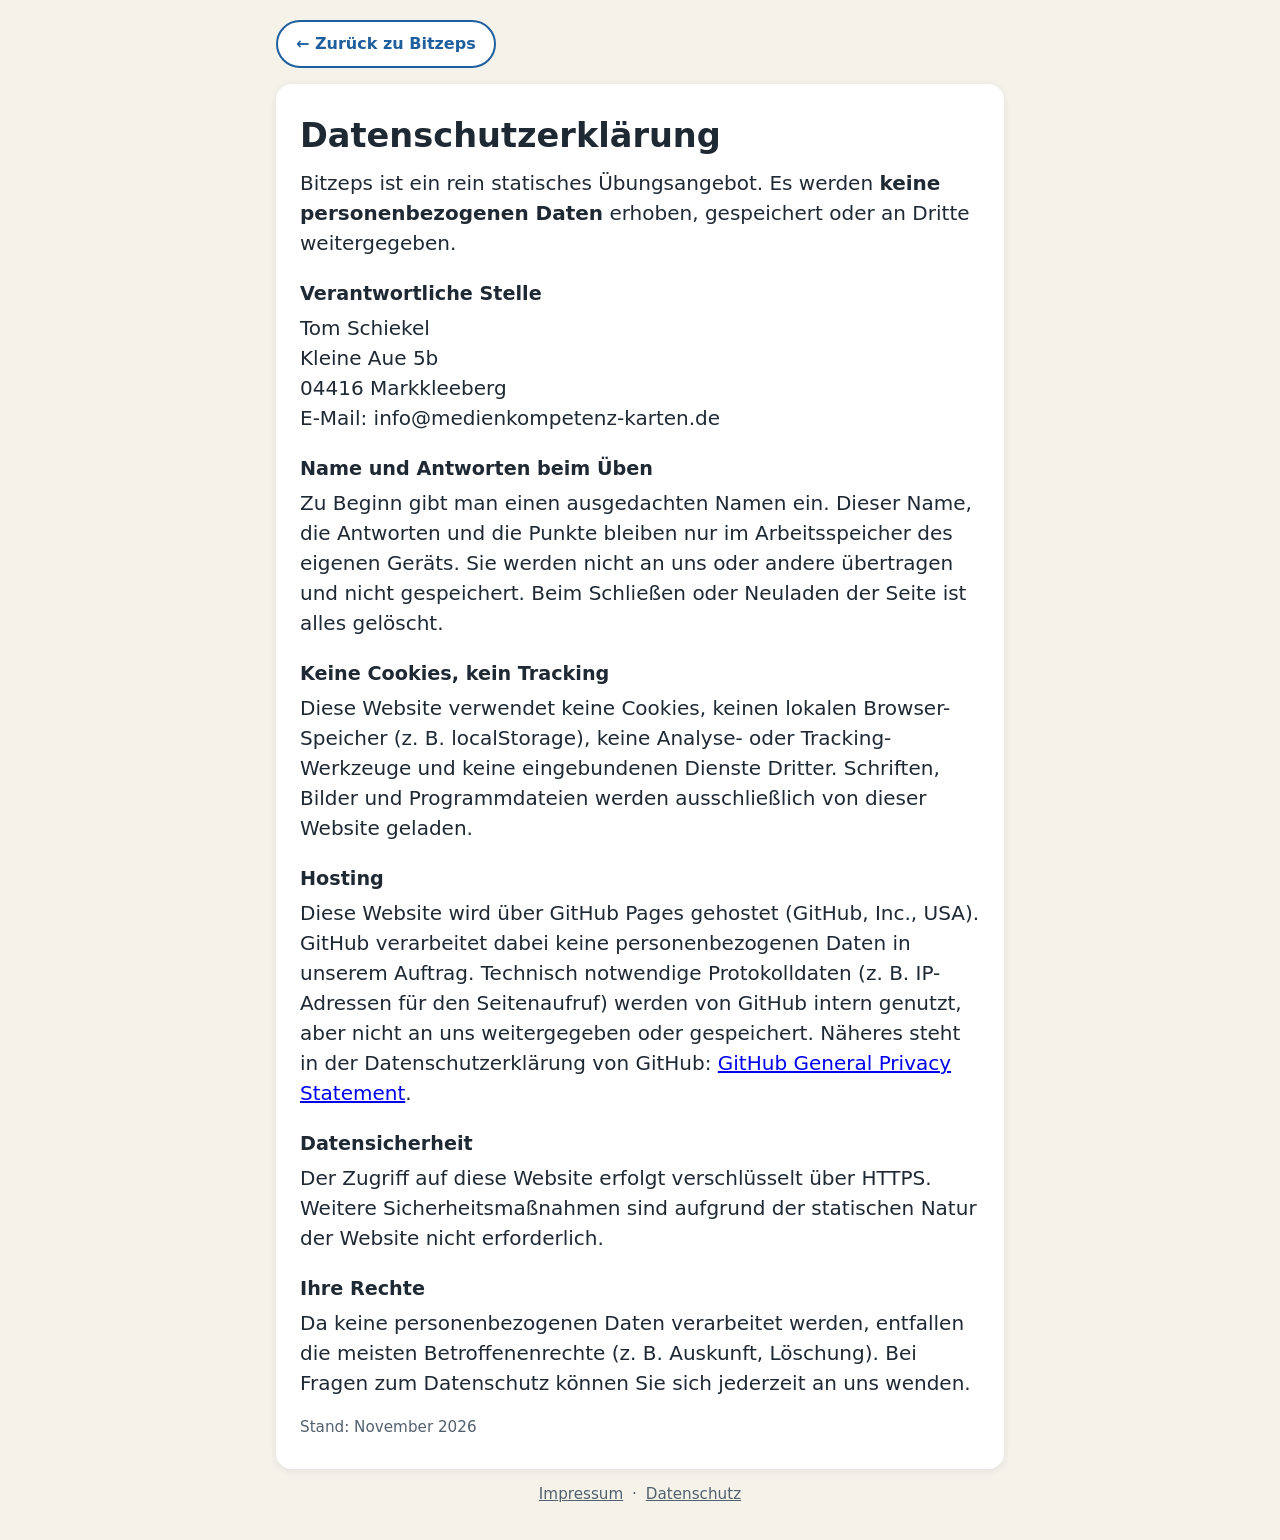
==== datenschutz.html @ 1e6ec18d "Impressum und Datenschutzerklärung Co-Authored-By: Claude Opus 5.5 <noreply@anthropic.com>" ====
<!doctype html>
<html lang="de">
<head>
  <meta charset="utf-8">
  <meta name="viewport" content="width=device-width, initial-scale=1, viewport-fit=cover">
  <meta name="referrer" content="no-referrer">
  <meta name="robots" content="noindex">
  <title>Datenschutz – Bitzeps</title>
  <link rel="icon" href="bilder/logo.svg" type="image/svg+xml">
  <link rel="stylesheet" href="engine/styles.css">
</head>
<body>
  <main id="app" class="rechtliches">
    <a class="knopf klein" href="index.html">← Zurück zu Bitzeps</a>

    <div class="karte">
      <h1>Datenschutzerklärung</h1>

      <p>Bitzeps ist ein rein statisches Übungsangebot. Es werden <strong>keine personenbezogenen Daten</strong> erhoben, gespeichert oder an Dritte weitergegeben.</p>

      <h2>Verantwortliche Stelle</h2>
      <p>Tom Schiekel<br>
      Kleine Aue 5b<br>
      04416 Markkleeberg<br>
      E-Mail: info@medienkompetenz-karten.de</p>

      <h2>Name und Antworten beim Üben</h2>
      <p>Zu Beginn gibt man einen ausgedachten Namen ein. Dieser Name, die Antworten und die Punkte bleiben nur im Arbeitsspeicher des eigenen Geräts. Sie werden nicht an uns oder andere übertragen und nicht gespeichert. Beim Schließen oder Neuladen der Seite ist alles gelöscht.</p>

      <h2>Keine Cookies, kein Tracking</h2>
      <p>Diese Website verwendet keine Cookies, keinen lokalen Browser-Speicher (z. B. localStorage), keine Analyse- oder Tracking-Werkzeuge und keine eingebundenen Dienste Dritter. Schriften, Bilder und Programmdateien werden ausschließlich von dieser Website geladen.</p>

      <h2>Hosting</h2>
      <p>Diese Website wird über GitHub Pages gehostet (GitHub, Inc., USA). GitHub verarbeitet dabei keine personenbezogenen Daten in unserem Auftrag. Technisch notwendige Protokolldaten (z. B. IP-Adressen für den Seitenaufruf) werden von GitHub intern genutzt, aber nicht an uns weitergegeben oder gespeichert. Näheres steht in der Datenschutzerklärung von GitHub: <a href="https://docs.github.com/de/site-policy/privacy-policies/github-general-privacy-statement" rel="noopener noreferrer">GitHub General Privacy Statement</a>.</p>

      <h2>Datensicherheit</h2>
      <p>Der Zugriff auf diese Website erfolgt verschlüsselt über HTTPS. Weitere Sicherheitsmaßnahmen sind aufgrund der statischen Natur der Website nicht erforderlich.</p>

      <h2>Ihre Rechte</h2>
      <p>Da keine personenbezogenen Daten verarbeitet werden, entfallen die meisten Betroffenenrechte (z. B. Auskunft, Löschung). Bei Fragen zum Datenschutz können Sie sich jederzeit an uns wenden.</p>
      <p class="rechtliches-stand">Stand: November 2026</p>
    </div>

    <p class="rechtliches-fuss"><a href="impressum.html">Impressum</a> · <a href="datenschutz.html">Datenschutz</a></p>
  </main>
</body>
</html>
---- engine/styles.css ----
/* Bitzeps – Gestaltung. Tablet-first, große Touch-Flächen, ruhig, WCAG-AA-Kontraste. */

:root {
  color-scheme: light;

  --hintergrund: #f5f2ea;
  --flaeche: #ffffff;
  --text: #1f2933;
  --text-leise: #52606d;
  --rand: #d9d3c4;

  --primaer: #1f5f9e;          /* Kontrast zu Weiß ≈ 6.6:1 */
  --primaer-dunkel: #174a7c;
  --primaer-hell: #e3eef9;

  --richtig: #1b6b3a;
  --richtig-hell: #e4f3e8;
  --falsch: #a8261b;
  --falsch-hell: #fbe9e7;
  --teilweise: #7a4f00;
  --teilweise-hell: #fdf1d6;

  --ampel-gruen: #2f855a;
  --ampel-gelb: #d69e2e;
  --ampel-rot: #c53030;

  --radius: 16px;
  --abstand: 16px;
  --schatten: 0 2px 8px rgba(31, 41, 51, 0.08);
  --touch: 56px;
}

* { box-sizing: border-box; }

html {
  -webkit-text-size-adjust: 100%;
  text-size-adjust: 100%;
}

body {
  margin: 0;
  background: var(--hintergrund);
  color: var(--text);
  font-family: system-ui, -apple-system, "Segoe UI", Roboto, "Helvetica Neue", Arial, sans-serif;
  font-size: 1.25rem;          /* 20px */
  line-height: 1.5;
  -webkit-tap-highlight-color: transparent;
}

[hidden] { display: none !important; }

main {
  max-width: 920px;
  margin: 0 auto;
  padding: var(--abstand) var(--abstand) 48px;
}

h1 { font-size: 2.1rem; line-height: 1.2; margin: 8px 0 12px; }
h2, .frage { font-size: 1.6rem; line-height: 1.3; margin: 0 0 16px; }
h1:focus, h2:focus { outline: none; }

.fliesstext { margin: 0 0 16px; white-space: pre-line; }
.hinweis { color: var(--text-leise); font-size: 1.05rem; margin: 0 0 16px; }

/* ---------- Kopfzeile ---------- */
.kopf {
  position: sticky;
  top: 0;
  z-index: 10;
  background: var(--flaeche);
  border-bottom: 1px solid var(--rand);
  padding: 8px var(--abstand);
  padding-top: max(8px, env(safe-area-inset-top));
}
.kopf-zeile {
  max-width: 920px;
  margin: 0 auto;
  display: flex;
  align-items: center;
  gap: 12px;
  flex-wrap: wrap;
}
.kopf-titel { font-weight: 700; flex: 1 1 auto; min-width: 0; }
.kopf-name {
  background: var(--primaer-hell);
  color: var(--primaer-dunkel);
  border-radius: 999px;
  padding: 4px 14px;
  font-size: 1rem;
  font-weight: 600;
  max-width: 14ch;
  overflow: hidden;
  text-overflow: ellipsis;
  white-space: nowrap;
}
.fortschritt {
  max-width: 920px;
  margin: 6px auto 0;
  display: flex;
  align-items: center;
  gap: 12px;
}
.fortschritt-text { font-size: 1rem; color: var(--text-leise); white-space: nowrap; }
.fortschritt-balken {
  flex: 1;
  height: 12px;
  background: #ebe6da;
  border-radius: 999px;
  overflow: hidden;
}
.fortschritt-fuellung { height: 100%; background: var(--primaer); border-radius: 999px; }

/* ---------- Karten / Seiten ---------- */
.karte {
  background: var(--flaeche);
  border-radius: var(--radius);
  box-shadow: var(--schatten);
  padding: 24px;
  margin-top: 8px;
}
@media (max-width: 500px) {
  .karte { padding: 18px 16px; }
  h1 { font-size: 1.8rem; }
  h2, .frage { font-size: 1.4rem; }
}

/* ---------- Knöpfe ---------- */
.knopf {
  font: inherit;
  font-weight: 600;
  min-height: var(--touch);
  padding: 10px 28px;
  border-radius: 999px;
  border: 2px solid var(--primaer);
  background: var(--flaeche);
  color: var(--primaer);
  cursor: pointer;
  touch-action: manipulation;
}
.knopf.haupt { background: var(--primaer); color: #fff; }
.knopf.haupt:active { background: var(--primaer-dunkel); }
.knopf.klein { min-height: 48px; padding: 6px 18px; font-size: 1rem; }
.knopf.leise { border-color: transparent; background: transparent; text-decoration: underline; font-weight: 500; }
.knopf.warnung { border-color: var(--falsch); color: var(--falsch); }

:focus-visible { outline: 4px solid #f2b705; outline-offset: 3px; }

.fuss {
  display: flex;
  flex-wrap: wrap;
  gap: 12px;
  justify-content: flex-end;
  margin-top: 24px;
}
.fuss-mitte { justify-content: center; }
.fuss .knopf.haupt { min-width: 180px; }

/* ---------- Start ---------- */
.start { max-width: 600px; margin: 24px auto 0; }
.start .knopf.haupt { width: 100%; margin-top: 8px; }
.marke { display: flex; align-items: center; gap: 14px; margin-bottom: 18px; padding-bottom: 14px; border-bottom: 2px solid #e3e8f0; }
.marke-logo { width: 92px; height: auto; flex: none; }
.marke-text { display: flex; flex-direction: column; gap: 2px; }
.marke-name { font-size: 2.1rem; font-weight: 800; letter-spacing: 0.01em; line-height: 1.1; color: #1f4e8c; }
/* „Bit“ in Computerschrift; dunkleres Türkis als im Logo, damit der Kontrast reicht */
.marke-bit { font-family: ui-monospace, "SF Mono", Menlo, Consolas, monospace; font-weight: 700; color: #127a87; }
.marke-unterzeile { font-size: 1.05rem; font-weight: 600; color: #4a5568; }
.label { display: block; font-weight: 700; margin: 8px 0 8px; }
.datenschutz {
  margin: 20px 0 0;
  padding: 12px 16px;
  background: var(--primaer-hell);
  border-radius: 12px;
  font-size: 1.05rem;
}

.eingabe {
  font: inherit;
  font-size: 1.4rem;
  width: 100%;
  min-height: var(--touch);
  padding: 10px 16px;
  border: 2px solid var(--rand);
  border-radius: 12px;
  background: #fff;
  color: var(--text);
  margin-bottom: 8px;
}
.eingabe:focus { border-color: var(--primaer); outline: none; box-shadow: 0 0 0 3px var(--primaer-hell); }
.eingabe.ist-richtig { border-color: var(--richtig); background: var(--richtig-hell); }
.eingabe.ist-falsch { border-color: var(--falsch); background: var(--falsch-hell); }
.marke-zeile { font-weight: 700; margin: 4px 0 0; }
.marke-zeile.ist-richtig { color: var(--richtig); }
.marke-zeile.ist-falsch { color: var(--falsch); }

.hinweis-pruefen { color: var(--teilweise); font-weight: 600; margin: 12px 0 0; min-height: 0; }
.hinweis-pruefen:empty { display: none; }

/* ---------- Blattauswahl ---------- */
.kacheln {
  display: grid;
  grid-template-columns: repeat(auto-fill, minmax(260px, 1fr));
  gap: var(--abstand);
  margin-top: 8px;
}
.kachel {
  font: inherit;
  text-align: left;
  display: flex;
  flex-direction: column;
  gap: 6px;
  min-height: 150px;
  padding: 20px;
  background: var(--flaeche);
  border: 2px solid var(--rand);
  border-radius: var(--radius);
  box-shadow: var(--schatten);
  color: var(--text);
  cursor: pointer;
  touch-action: manipulation;
}
.kachel:active { border-color: var(--primaer); background: var(--primaer-hell); }
.kachel-nummer { font-size: 0.95rem; font-weight: 700; color: var(--primaer); text-transform: uppercase; letter-spacing: 0.04em; }
.kachel-titel { font-size: 1.4rem; font-weight: 700; line-height: 1.25; }
.kachel-text { color: var(--text-leise); font-size: 1.05rem; }
.kachel-info { margin-top: auto; font-size: 1rem; color: var(--text-leise); }

/* Fortschritt auf der Kachel (nur aktuelle Sitzung) */
.kachel-stand { margin-top: auto; display: flex; flex-direction: column; gap: 6px; }
.kachel-stand-text { font-size: 1rem; font-weight: 600; color: var(--primaer-dunkel); }
.kachel-stand.ist-fertig .kachel-stand-text { color: var(--richtig); }
.kachel-balken { display: block; height: 8px; border-radius: 999px; background: var(--primaer-hell); overflow: hidden; }
.kachel-balken-fuellung { display: block; height: 100%; border-radius: 999px; background: var(--primaer); }
.kachel-stand.ist-fertig .kachel-balken-fuellung { background: var(--richtig); }

/* ---------- Bilder ---------- */
.abbildung { margin: 0 0 20px; }
.bild {
  display: block;
  max-width: 100%;
  max-height: 45vh;
  width: auto;
  height: auto;
  border-radius: 12px;
  margin: 0 auto;
}
.bildquelle { font-size: 0.9rem; color: var(--text-leise); text-align: center; margin-top: 6px; }
.bild-fehlt {
  padding: 32px;
  border: 2px dashed var(--falsch);
  border-radius: 12px;
  color: var(--falsch);
  text-align: center;
}

/* ---------- Info ---------- */
.stichpunkte { margin: 0; padding-left: 1.3em; }
.stichpunkte li { margin-bottom: 12px; }
.stichpunkte li::marker { color: var(--primaer); }

/* ---------- Antwort-Optionen (MC, Wahr/Falsch) ---------- */
.optionen { display: flex; flex-direction: column; gap: 12px; }
.optionen-nebeneinander { flex-direction: row; flex-wrap: wrap; }
.optionen-nebeneinander .option { flex: 1 1 200px; justify-content: center; text-align: center; }
.option {
  font: inherit;
  text-align: left;
  display: flex;
  flex-direction: column;
  align-items: flex-start;
  gap: 4px;
  min-height: var(--touch);
  padding: 14px 20px 14px 56px;
  position: relative;
  background: var(--flaeche);
  border: 2px solid var(--rand);
  border-radius: 14px;
  color: var(--text);
  cursor: pointer;
  touch-action: manipulation;
}
.optionen-nebeneinander .option { align-items: center; padding-left: 56px; padding-right: 56px; }
.option::before {
  content: "";
  position: absolute;
  left: 18px;
  top: 50%;
  width: 24px;
  height: 24px;
  margin-top: -12px;
  border: 2px solid var(--text-leise);
  border-radius: 50%;
  background: #fff;
}
.option[role="checkbox"]::before { border-radius: 6px; }
.option[aria-checked="true"] { border-color: var(--primaer); background: var(--primaer-hell); }
.option[aria-checked="true"]::before {
  border-color: var(--primaer);
  background: var(--primaer);
  box-shadow: inset 0 0 0 4px #fff;
}
.option:disabled { cursor: default; color: var(--text); opacity: 1; }
.option.ist-richtig { border-color: var(--richtig); background: var(--richtig-hell); }
.option.ist-falsch { border-color: var(--falsch); background: var(--falsch-hell); }
.marke { font-size: 1rem; font-weight: 700; }
.ist-richtig > .marke { color: var(--richtig); }
.ist-falsch > .marke { color: var(--falsch); }

.aussage {
  font-size: 1.45rem;
  font-weight: 600;
  margin: 0 0 20px;
  padding: 16px 20px;
  background: var(--primaer-hell);
  border-radius: 14px;
}

/* ---------- Zuordnen ---------- */
.ablage {
  min-height: 80px;
  padding: 12px;
  margin-bottom: 16px;
  border: 2px dashed var(--rand);
  border-radius: 14px;
  background: #faf8f3;
}
.ablage-leer { display: none; margin: 8px; color: var(--text-leise); font-size: 1.05rem; }
.ablage.ist-leer .ablage-leer { display: block; }
.ablage.bereit, .ablage.drueber { border-color: var(--primaer); background: var(--primaer-hell); }

.zone-karten { display: flex; flex-wrap: wrap; gap: 10px; }

.zonen {
  display: grid;
  grid-template-columns: repeat(auto-fit, minmax(200px, 1fr));
  gap: 12px;
}
.zone {
  display: flex;
  flex-direction: column;
  gap: 10px;
  min-height: 160px;
  padding: 10px;
  border: 2px solid var(--rand);
  border-radius: 14px;
  background: #fff;
}
.zone .zone-karten { flex-direction: column; flex: 1; }
.zone-kopf {
  font: inherit;
  font-weight: 700;
  display: flex;
  align-items: center;
  gap: 10px;
  min-height: 52px;
  padding: 8px 12px;
  text-align: left;
  border: 0;
  border-radius: 10px;
  background: #f1eee6;
  color: var(--text);
  cursor: pointer;
  touch-action: manipulation;
}
.zone-punkt { display: none; width: 22px; height: 22px; border-radius: 50%; flex: none; }
.zonen.bereit .zone { border-style: dashed; border-color: var(--primaer); cursor: pointer; }
.zonen.bereit .zone-kopf::after { content: " ← hier ablegen"; font-weight: 500; color: var(--primaer); font-size: 0.95rem; }
.zone.drueber { background: var(--primaer-hell); border-color: var(--primaer); }
.zonen.gesperrt .zone { border-style: solid; border-color: var(--rand); cursor: default; }

/* Ampel-Stil */
.ampel .zone-punkt { display: inline-block; }
.ampel .zone { padding-top: 18px; }
.ampel .zone-0 { box-shadow: inset 0 8px 0 var(--ampel-gruen); }
.ampel .zone-1 { box-shadow: inset 0 8px 0 var(--ampel-gelb); }
.ampel .zone-2 { box-shadow: inset 0 8px 0 var(--ampel-rot); }
.ampel .zone-0 .zone-punkt { background: var(--ampel-gruen); }
.ampel .zone-1 .zone-punkt { background: var(--ampel-gelb); }
.ampel .zone-2 .zone-punkt { background: var(--ampel-rot); }

.spielkarte-text { display: block; }
button.spielkarte {
  font: inherit;
  font-size: 1.1rem;
  text-align: left;
  min-height: var(--touch);
  padding: 12px 16px;
  background: #fff;
  border: 2px solid #b9b2a1;
  border-radius: 12px;
  box-shadow: 0 2px 0 #d9d3c4;
  color: var(--text);
  cursor: grab;
  touch-action: none;           /* nötig fürs Ziehen per Finger */
  user-select: none;
  -webkit-user-select: none;
  -webkit-touch-callout: none;
  margin: 0;
  max-width: 100%;
}
.ablage button.spielkarte { flex: 0 1 auto; }
button.spielkarte[aria-pressed="true"] {
  border-color: var(--primaer);
  background: var(--primaer-hell);
  box-shadow: 0 0 0 3px var(--primaer);
}
button.spielkarte.wird-gezogen { opacity: 0.35; }
button.spielkarte:disabled { cursor: default; color: var(--text); opacity: 1; }
button.spielkarte.ist-richtig { border-color: var(--richtig); background: var(--richtig-hell); box-shadow: none; }
button.spielkarte.ist-falsch { border-color: var(--falsch); background: var(--falsch-hell); box-shadow: none; }
button.spielkarte .marke { display: block; margin-top: 4px; }
button.spielkarte .karten-hinweis {
  display: block;
  margin-top: 8px;
  padding: 8px 10px;
  border-radius: 8px;
  background: var(--flaeche);
  color: var(--text);
  font-size: 1rem;
  font-weight: 400;
}
.spielkarte-geist {
  position: fixed;
  z-index: 100;
  pointer-events: none;
  margin: 0;
  box-shadow: 0 8px 24px rgba(0, 0, 0, 0.2) !important;
  border-color: var(--primaer) !important;
}

/* ---------- Rückmeldung ---------- */
.rueckmeldung {
  margin-top: 20px;
  padding: 16px 20px;
  border-radius: 14px;
  border-left: 8px solid;
}
.rueckmeldung-titel { font-weight: 700; font-size: 1.3rem; margin: 0 0 6px; }
.rueckmeldung-text { margin: 0; }
.rueckmeldung-richtig { background: var(--richtig-hell); border-color: var(--richtig); }
.rueckmeldung-richtig .rueckmeldung-titel { color: var(--richtig); }
.rueckmeldung-teilweise { background: var(--teilweise-hell); border-color: var(--teilweise); }
.rueckmeldung-teilweise .rueckmeldung-titel { color: var(--teilweise); }
.rueckmeldung-falsch { background: var(--falsch-hell); border-color: var(--falsch); }
.rueckmeldung-falsch .rueckmeldung-titel { color: var(--falsch); }

/* ---------- Ergebnis ---------- */
.ergebnis { text-align: center; padding: 40px 24px; }
.ergebnis-satz { font-size: 1.6rem; font-weight: 700; margin: 8px 0 12px; }

/* ---------- Entwicklungsbanner (Validierung) ---------- */
.dev-banner {
  background: #fff4d6;
  border-bottom: 4px solid var(--teilweise);
  color: var(--text);
  padding: 12px var(--abstand);
  font-size: 1rem;
  line-height: 1.4;
  max-height: 40vh;
  overflow: auto;
}
.dev-banner.hat-fehler { background: #fde8e6; border-bottom-color: var(--falsch); }
.dev-banner ul { margin: 8px 0; padding-left: 1.3em; }
.dev-banner .meldung-fehler { color: var(--falsch); font-weight: 600; }
.banner-zu {
  font: inherit;
  min-height: 44px;
  padding: 6px 16px;
  border: 2px solid currentColor;
  border-radius: 999px;
  background: #fff;
  cursor: pointer;
}

@media (prefers-reduced-motion: reduce) {
  * { transition: none !important; animation: none !important; scroll-behavior: auto !important; }
}

/* ---------- Ja/Nein-Liste ---------- */
.jn-liste {
  list-style: none;
  margin: 0;
  padding: 0;
  display: flex;
  flex-direction: column;
  gap: 12px;
}
.jn-zeile {
  display: flex;
  gap: 14px;
  padding: 14px 16px;
  border: 2px solid var(--rand);
  border-radius: 16px;
  background: #fff;
  transition: background-color 0.2s, border-color 0.2s;
}
.jn-nummer {
  flex: none;
  width: 38px;
  height: 38px;
  border-radius: 50%;
  display: grid;
  place-items: center;
  background: var(--primaer-hell);
  color: var(--primaer-dunkel);
  font-weight: 700;
}
.jn-inhalt { flex: 1; min-width: 0; }
.jn-text { margin: 4px 0 12px; font-size: 1.2rem; font-weight: 500; }
.jn-knoepfe { display: flex; gap: 10px; }
.jn-knopf {
  font: inherit;
  font-weight: 700;
  flex: 1 1 0;
  max-width: 160px;
  min-height: 52px;
  padding: 8px 18px;
  border: 2px solid #b9b2a1;
  border-radius: 999px;
  background: #fff;
  color: var(--text);
  cursor: pointer;
  touch-action: manipulation;
}
.jn-knopf[aria-checked="true"] { background: var(--primaer); border-color: var(--primaer); color: #fff; }
.jn-knopf:disabled { cursor: default; }
.jn-knopf:disabled[aria-checked="false"] { opacity: 0.45; }

/* Querformat / breite Bildschirme: Satz links, Knöpfe rechts */
@media (min-width: 700px) {
  .jn-inhalt { display: grid; grid-template-columns: 1fr auto; column-gap: 20px; align-items: center; }
  .jn-text { margin: 0; }
  .jn-knoepfe .jn-knopf { min-width: 110px; }
  .jn-ergebnis, .jn-erklaerung { grid-column: 1 / -1; }
  .jn-zeile { align-items: center; }
  .jn-zeile.ist-richtig, .jn-zeile.ist-falsch { align-items: flex-start; }
}

.jn-zeile.beantwortet { border-color: #b7cde3; }
.jn-zeile.offen { border-color: var(--teilweise); background: var(--teilweise-hell); }
.jn-zeile.ist-richtig { border-color: var(--richtig); background: var(--richtig-hell); }
.jn-zeile.ist-falsch { border-color: var(--falsch); background: var(--falsch-hell); }
.jn-zeile.ist-richtig .jn-nummer { background: var(--richtig); color: #fff; }
.jn-zeile.ist-falsch .jn-nummer { background: var(--falsch); color: #fff; }
.ist-richtig .jn-knopf[aria-checked="true"] { background: var(--richtig); border-color: var(--richtig); }
.ist-falsch .jn-knopf[aria-checked="true"] { background: var(--falsch); border-color: var(--falsch); }

.jn-ergebnis { font-weight: 700; margin: 12px 0 4px; }
.ist-richtig .jn-ergebnis { color: var(--richtig); }
.ist-falsch .jn-ergebnis { color: var(--falsch); }
.jn-erklaerung { margin: 0; font-size: 1.05rem; color: var(--text-leise); }
/* Bei falschen Antworten die Erklärung deutlich hervorheben */
.ist-falsch .jn-erklaerung {
  color: var(--text);
  font-size: 1.1rem;
  background: #fff;
  border-radius: 10px;
  padding: 10px 14px;
  margin-top: 6px;
}

/* ---------- Quiz: mehrere Aufgaben untereinander ---------- */
.quiz-teil {
  display: flex;
  gap: 14px;
  margin: 0 0 18px;
  padding: 16px 18px;
  border: 2px solid var(--rand);
  border-radius: 16px;
  background: #fff;
}
.quiz-nummer {
  flex: none;
  width: 36px;
  height: 36px;
  border-radius: 50%;
  display: flex;
  align-items: center;
  justify-content: center;
  font-weight: 700;
  background: var(--primaer-hell);
  color: var(--primaer-dunkel);
}
.quiz-inhalt { flex: 1; min-width: 0; }
.quiz-frage { font-size: 1.3rem; margin: 4px 0 12px; }
.quiz-teil .aussage { font-size: 1.25rem; margin-bottom: 14px; }
.quiz-teil .optionen { margin-bottom: 0; }
.quiz-teil.offen { border-color: var(--teilweise); background: var(--teilweise-hell); }
.quiz-teil.ist-richtig { border-color: var(--richtig); }
.quiz-teil.ist-falsch { border-color: var(--falsch); }
.quiz-teil.ist-richtig .quiz-nummer { background: var(--richtig); color: #fff; }
.quiz-teil.ist-falsch .quiz-nummer { background: var(--falsch); color: #fff; }
.quiz-erklaerung { margin: 12px 0 0; font-size: 1.05rem; color: var(--text-leise); }
.quiz-teil.ist-falsch .quiz-erklaerung {
  color: var(--text);
  font-size: 1.1rem;
  background: var(--falsch-hell);
  border-radius: 10px;
  padding: 10px 14px;
}
@media (max-width: 560px) {
  .quiz-teil { padding: 14px 12px; gap: 10px; }
  .quiz-nummer { width: 30px; height: 30px; }
}

/* Bild auf Aufgabenseiten kleiner halten (Erinnerung, nicht Hauptsache) */
.seite-ja-nein .bild, .seite-zuordnen .bild { max-height: 24vh; }

/* ---------- Hervorgehobener Kasten auf Erklärseiten (z. B. eine Abmachung) ---------- */
.info-kasten {
  margin: 4px 0 16px;
  padding: 18px 22px;
  border-radius: 14px;
  border: 3px solid var(--primaer);
  background: var(--primaer-hell);
  font-size: 1.3rem;
  font-weight: 600;
  white-space: pre-line;
}

/* ---------- Großer Merkkasten: Begriff → Merksatz (info: merksatz) ---------- */
/* Merkzettel: schlanker gelber Streifen, volle Breite wie der Text */
.merksatz {
  margin: 14px 0 18px;
  padding: 12px 18px 14px;
  border-left: 5px solid #e0a800;
  border-radius: 10px;
  background: #fff8db;
}
.merksatz-kopf {
  display: flex;
  align-items: center;
  gap: 6px;
  margin-bottom: 4px;
}
.merksatz-symbol { font-size: 1rem; line-height: 1; }
.merksatz-begriff {
  font-size: 0.85rem;
  font-weight: 700;
  letter-spacing: 0.06em;
  text-transform: uppercase;
  color: #6b5200;               /* Kontrast zu #fff8db ≈ 7:1 */
}
.merksatz-text {
  margin: 0;
  font-size: 1.35rem;
  font-weight: 600;
  line-height: 1.35;
  color: var(--text);
}
@media (max-width: 560px) {
  .merksatz-text { font-size: 1.2rem; }
}

/* ---------- Entwicklungshilfe (EE.KONFIG.entwicklung) ---------- */
.dev-ueberspringen {
  margin-top: 20px;
  padding-top: 12px;
  border-top: 2px dashed #d9a400;
  text-align: left;
}
.dev-knopf {
  border: 2px dashed #b07d00;
  color: #6b4c00;
  background: #fff8e1;
}

/* Grün/Rot-Stil für zwei Gruppen (z. B. „Erlaubt“ / „Nicht erlaubt“) */
.gruen-rot .zone-punkt { display: inline-block; }
.gruen-rot .zone { padding-top: 18px; }
.gruen-rot .zone-0 { box-shadow: inset 0 8px 0 var(--ampel-gruen); }
.gruen-rot .zone-1 { box-shadow: inset 0 8px 0 var(--ampel-rot); }
.gruen-rot .zone-0 .zone-punkt { background: var(--ampel-gruen); }
.gruen-rot .zone-1 .zone-punkt { background: var(--ampel-rot); }
.gruen-rot .zone-kopf { font-size: 1.3rem; }

/* Sprungleiste im Kopf (EE.KONFIG.entwicklung) */
.dev-sprungleiste {
  max-width: 920px;
  margin: 8px auto 0;
  padding: 6px 8px;
  display: flex;
  gap: 6px;
  align-items: center;
  flex-wrap: wrap;
  background: #fff8e1;
  border: 2px dashed #b07d00;
  border-radius: 10px;
}
.dev-sprung-label { font-size: 0.9rem; font-weight: 700; color: #6b4c00; flex: none; }
.dev-sprung {
  flex: none;
  font: inherit;
  font-size: 0.9rem;
  min-height: 40px;
  padding: 4px 10px;
  border: 1px solid #b07d00;
  border-radius: 8px;
  background: #fff;
  color: #4a3500;
  cursor: pointer;
  white-space: nowrap;
}
.dev-sprung.ist-beantwortet { background: #e4f3e8; }
.dev-sprung.ist-aktuell { background: #6b4c00; color: #fff; font-weight: 700; }

/* ---------- Tipps zur Lektion (Knopf im Kopf + Fenster) ---------- */
.tipps-knopf { border-color: #b07d00; color: #6b4c00; background: #fff8e1; }

.tipps-overlay {
  position: fixed;
  inset: 0;
  z-index: 200;
  display: flex;
  align-items: center;
  justify-content: center;
  padding: 16px;
  background: rgba(31, 41, 51, 0.45);
}
.tipps-fenster {
  width: 100%;
  max-width: 640px;
  max-height: 85vh;
  overflow: auto;
  background: var(--flaeche);
  border-radius: var(--radius);
  box-shadow: 0 12px 40px rgba(0, 0, 0, 0.25);
  padding: 24px;
}
.tipps-titel { margin: 0 0 4px; }
.tipps-lektion { margin: 0 0 16px; color: var(--text-leise); font-weight: 600; }
.tipps-liste { margin: 0; padding-left: 1.3em; font-size: 1.2rem; }
.tipps-liste li { margin-bottom: 12px; }
.tipps-liste li::marker { color: #b07d00; }
.tipps-fenster .tipps-liste { font-weight: 500; }

/* Tipps als Kasten auf einer Erklärseite (tippsAnzeigen: true) */
.tipps-kasten { border-color: #b07d00; background: #fff8e1; font-size: 1.15rem; }
.tipps-kasten .tipps-liste { font-size: inherit; }
.tipps-kasten .tipps-liste li:last-child { margin-bottom: 0; }

/* ---------- Abschnitte auf Erklärseiten (info.abschnitte) ---------- */
.abschnitte { display: flex; flex-direction: column; gap: 14px; margin: 4px 0 16px; }
.abschnitt {
  display: flex;
  gap: 16px;
  align-items: flex-start;
  padding: 16px 18px;
  border-radius: 14px;
  border-left: 8px solid;
}
.abschnitt-symbol { font-size: 2.2rem; line-height: 1; flex: none; width: 2.6rem; text-align: center; }
.abschnitt-inhalt { flex: 1; min-width: 0; }
.abschnitt-titel { font-size: 1.3rem; margin: 2px 0 6px; }
.abschnitt-text { margin: 0; white-space: pre-line; }
.abschnitt-blau { background: var(--primaer-hell); border-color: var(--primaer); }
.abschnitt-gruen { background: var(--richtig-hell); border-color: var(--richtig); }
.abschnitt-gelb { background: #fff8e1; border-color: #b07d00; }
.abschnitt-rot { background: var(--falsch-hell); border-color: var(--falsch); }

/* ---------- Fußzeile, Impressum, Datenschutz ---------- */
.seiten-fuss, .rechtliches-fuss { text-align: center; font-size: 0.95rem; color: var(--text-leise); margin: 28px 16px 24px; }
.seiten-fuss a, .rechtliches-fuss a { color: var(--text-leise); padding: 8px 4px; display: inline-block; }
.rechtliches { max-width: 760px; margin: 0 auto; padding: 20px 16px; }
.rechtliches .karte { margin-top: 16px; }
.rechtliches h2 { font-size: 1.2rem; margin: 24px 0 6px; }
.rechtliches p { margin: 6px 0; }
.rechtliches a.knopf { text-decoration: none; display: inline-flex; align-items: center; }
.rechtliches-stand { color: var(--text-leise); font-size: 0.95rem; margin-top: 18px !important; }
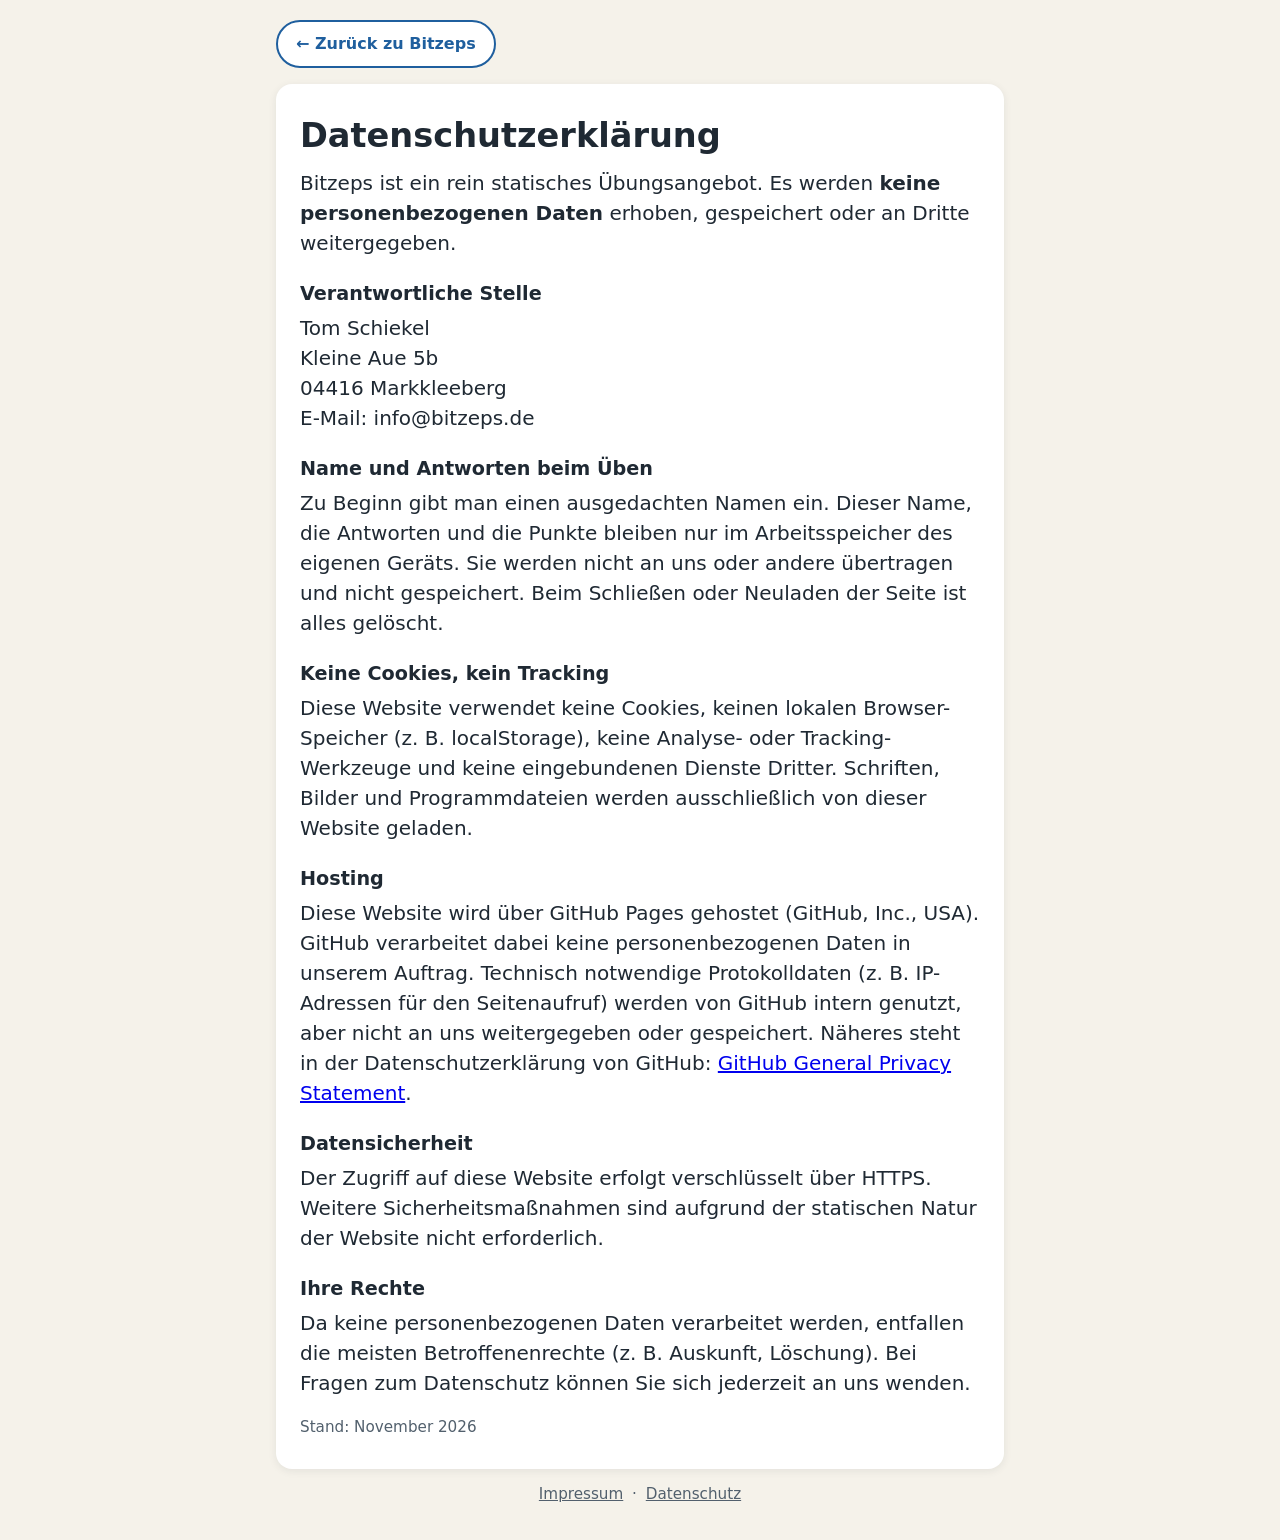
==== commit 18923ebd: "E-Mail info@bitzeps.de, CSS-Version gegen Browser-Cache Co-Authored-By: Claude Opus 5.5 <noreply@ant" ====
--- a/datenschutz.html
+++ b/datenschutz.html
@@ -7,7 +7,7 @@
   <meta name="robots" content="noindex">
   <title>Datenschutz – Bitzeps</title>
   <link rel="icon" href="bilder/logo.svg" type="image/svg+xml">
-  <link rel="stylesheet" href="engine/styles.css">
+  <link rel="stylesheet" href="engine/styles.css?v=2">
 </head>
 <body>
   <main id="app" class="rechtliches">
@@ -22,7 +22,7 @@
       <p>Tom Schiekel<br>
       Kleine Aue 5b<br>
       04416 Markkleeberg<br>
-      E-Mail: info@medienkompetenz-karten.de</p>
+      E-Mail: info@bitzeps.de</p>
 
       <h2>Name und Antworten beim Üben</h2>
       <p>Zu Beginn gibt man einen ausgedachten Namen ein. Dieser Name, die Antworten und die Punkte bleiben nur im Arbeitsspeicher des eigenen Geräts. Sie werden nicht an uns oder andere übertragen und nicht gespeichert. Beim Schließen oder Neuladen der Seite ist alles gelöscht.</p>
